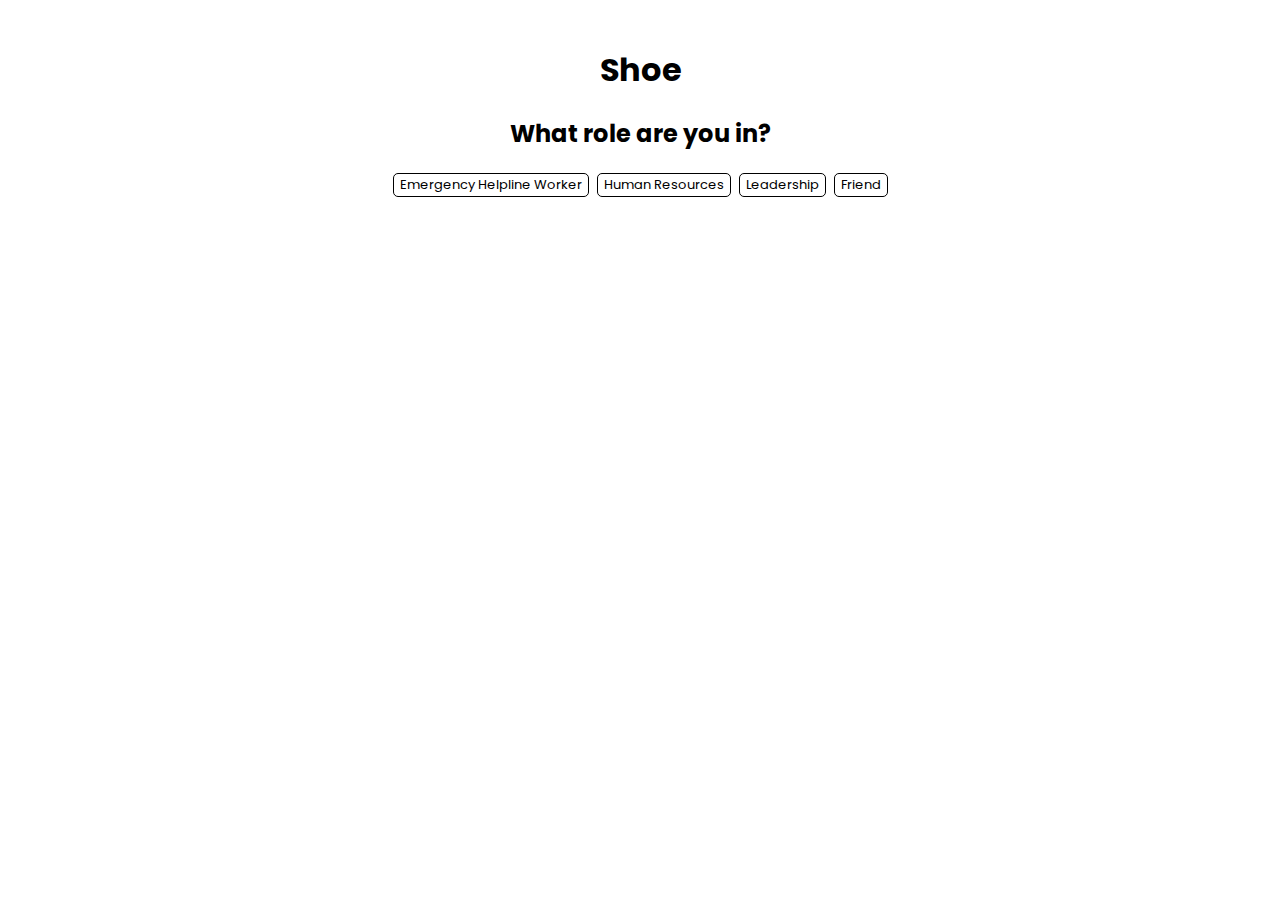
==== index.html @ e4759253 "update css" ====
<!DOCTYPE html>
<html lang="en">
	<head>
		<meta charset="UTF-8" />
		<meta http-equiv="X-UA-Compatible" content="IE=edge" />
		<meta name="viewport" content="width=device-width, initial-scale=1.0" />
		<title>index</title>
		<link rel="stylesheet" href="style.css" />
	</head>
	<!DOCTYPE html>
	<html lang="en">
		<head>
			<meta charset="UTF-8" />
			<meta name="viewport" content="width=device-width, initial-scale=1.0" />
			<title>To Do List</title>
			<link rel="stylesheet" href="style.css" />
		</head>

		<body class="container">
			<main>
				<div class="container">
					<h1 class="app-title">Shoe</h1>
					<h2 class="empty-prompt">What role are you in?</h2>
					<div class="js-buttons">
						<button class="role generalbutton" id="helpline">
							Emergency Helpline Worker
						</button>
						<button class="role generalbutton" id="hr">Human Resources</button>
						<button class="role generalbutton" id="leadership">
							Leadership
						</button>
						<button class="role generalbutton" id="friend">Friend</button>
					</div>
				</div>
			</main>

			<svg>
				<defs>
					<!--insert logo!-->
				</defs>
			</svg>
			<script src="App.js"></script>
		</body>
	</html>
</html>
---- style.css ----
@import url("https://fonts.googleapis.com/css2?family=Poppins:wght@300;400&display=swap");
body {
	font-family: "Poppins", sans-serif;
	box-sizing: border-box;
	text-align: center;
	margin: 20px auto;
	padding: 5px;
}

#hr {
	background: white;
	color: black;
	border: solid 1px;
	margin: 2px;
	border-radius: 5px;
	cursor: pointer;
	font-size: 13px;
	font-family: inherit;
}

.generalbutton {
	background: white;
	color: black;
	border: solid 1px;
	margin: 2px;
	border-radius: 5px;
	cursor: pointer;
	font-size: 13px;
	font-family: inherit;
}
---- style.css ----
@import url("https://fonts.googleapis.com/css2?family=Poppins:wght@300;400&display=swap");
body {
	font-family: "Poppins", sans-serif;
	box-sizing: border-box;
	text-align: center;
	margin: 20px auto;
	padding: 5px;
}

#hr {
	background: white;
	color: black;
	border: solid 1px;
	margin: 2px;
	border-radius: 5px;
	cursor: pointer;
	font-size: 13px;
	font-family: inherit;
}

.generalbutton {
	background: white;
	color: black;
	border: solid 1px;
	margin: 2px;
	border-radius: 5px;
	cursor: pointer;
	font-size: 13px;
	font-family: inherit;
}
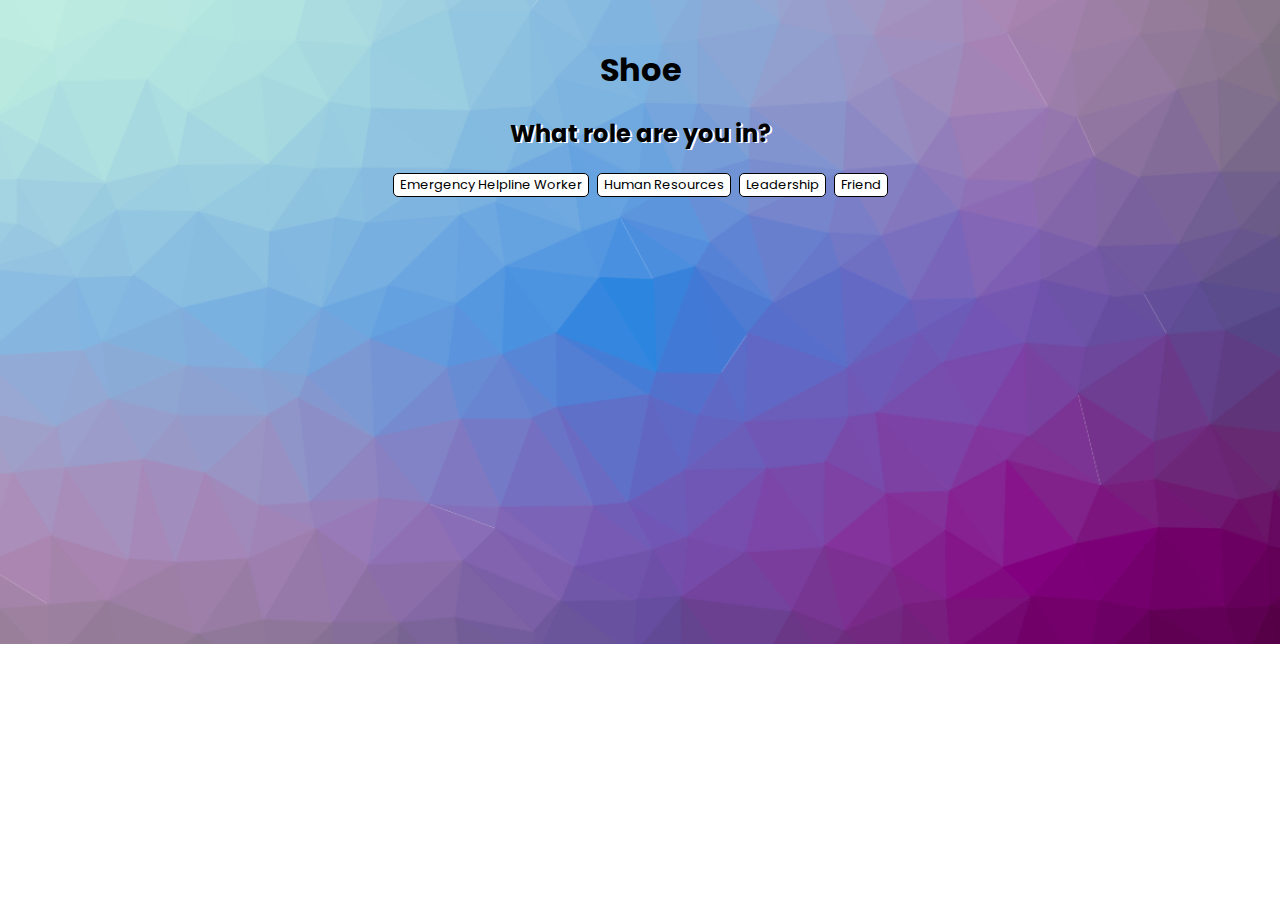
==== commit 80ee91de: "update website" ====
--- a/index.html
+++ b/index.html
@@ -39,7 +39,7 @@
 					<!--insert logo!-->
 				</defs>
 			</svg>
-			<script src="App.js"></script>
+			<script type="module" src="App.js"></script>
 		</body>
 	</html>
 </html>
--- a/style.css
+++ b/style.css
@@ -1,5 +1,8 @@
 @import url("https://fonts.googleapis.com/css2?family=Poppins:wght@300;400&display=swap");
 body {
+	background-image: url("background.png");
+	background-size: cover;
+	background-repeat: no-repeat;
 	font-family: "Poppins", sans-serif;
 	box-sizing: border-box;
 	text-align: center;
@@ -28,3 +31,7 @@
 	font-size: 13px;
 	font-family: inherit;
 }
+
+.empty-prompt {
+	text-shadow: 2px 1px white;
+}
--- a/style.css
+++ b/style.css
@@ -1,5 +1,8 @@
 @import url("https://fonts.googleapis.com/css2?family=Poppins:wght@300;400&display=swap");
 body {
+	background-image: url("background.png");
+	background-size: cover;
+	background-repeat: no-repeat;
 	font-family: "Poppins", sans-serif;
 	box-sizing: border-box;
 	text-align: center;
@@ -28,3 +31,7 @@
 	font-size: 13px;
 	font-family: inherit;
 }
+
+.empty-prompt {
+	text-shadow: 2px 1px white;
+}
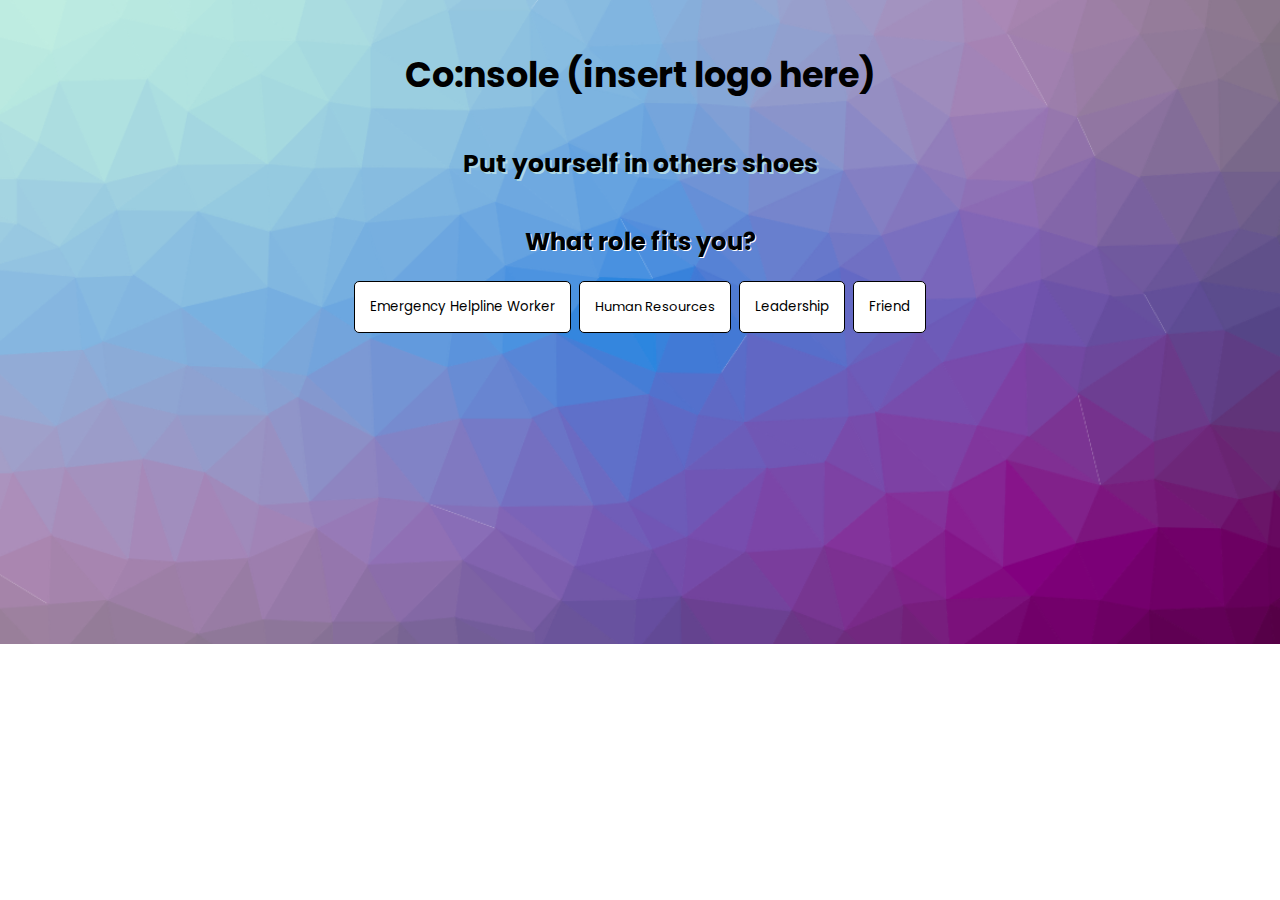
==== commit bd08a0ce: "update css again lol" ====
--- a/index.html
+++ b/index.html
@@ -19,8 +19,9 @@
 		<body class="container">
 			<main>
 				<div class="container">
-					<h1 class="app-title">Shoe</h1>
-					<h2 class="empty-prompt">What role are you in?</h2>
+					<h1 class="app-title">Co:nsole (insert logo here)</h1>
+					<h2 class="subheading">Put yourself in others shoes</h2>
+					<h2 class="empty-prompt">What role fits you?</h2>
 					<div class="js-buttons">
 						<button class="role generalbutton" id="helpline">
 							Emergency Helpline Worker
@@ -39,7 +40,7 @@
 					<!--insert logo!-->
 				</defs>
 			</svg>
-			<script type="module" src="App.js"></script>
+			<script src="App.js"></script>
 		</body>
 	</html>
 </html>
--- a/style.css
+++ b/style.css
@@ -21,17 +21,31 @@
 	font-family: inherit;
 }
 
+.subheading {
+	font-size: 25px;
+	text-shadow: 2px 2px lightblue;
+	padding: 20px;
+}
+
 .generalbutton {
 	background: white;
 	color: black;
 	border: solid 1px;
 	margin: 2px;
+	padding: 15px;
 	border-radius: 5px;
 	cursor: pointer;
-	font-size: 13px;
 	font-family: inherit;
 }
 
 .empty-prompt {
-	text-shadow: 2px 1px white;
+	text-shadow: 1px 1px white;
 }
+
+.app-title {
+	font-size: 35px;
+}
+
+.blankspace {
+	padding: 100px;
+}
--- a/style.css
+++ b/style.css
@@ -21,17 +21,31 @@
 	font-family: inherit;
 }
 
+.subheading {
+	font-size: 25px;
+	text-shadow: 2px 2px lightblue;
+	padding: 20px;
+}
+
 .generalbutton {
 	background: white;
 	color: black;
 	border: solid 1px;
 	margin: 2px;
+	padding: 15px;
 	border-radius: 5px;
 	cursor: pointer;
-	font-size: 13px;
 	font-family: inherit;
 }
 
 .empty-prompt {
-	text-shadow: 2px 1px white;
+	text-shadow: 1px 1px white;
 }
+
+.app-title {
+	font-size: 35px;
+}
+
+.blankspace {
+	padding: 100px;
+}
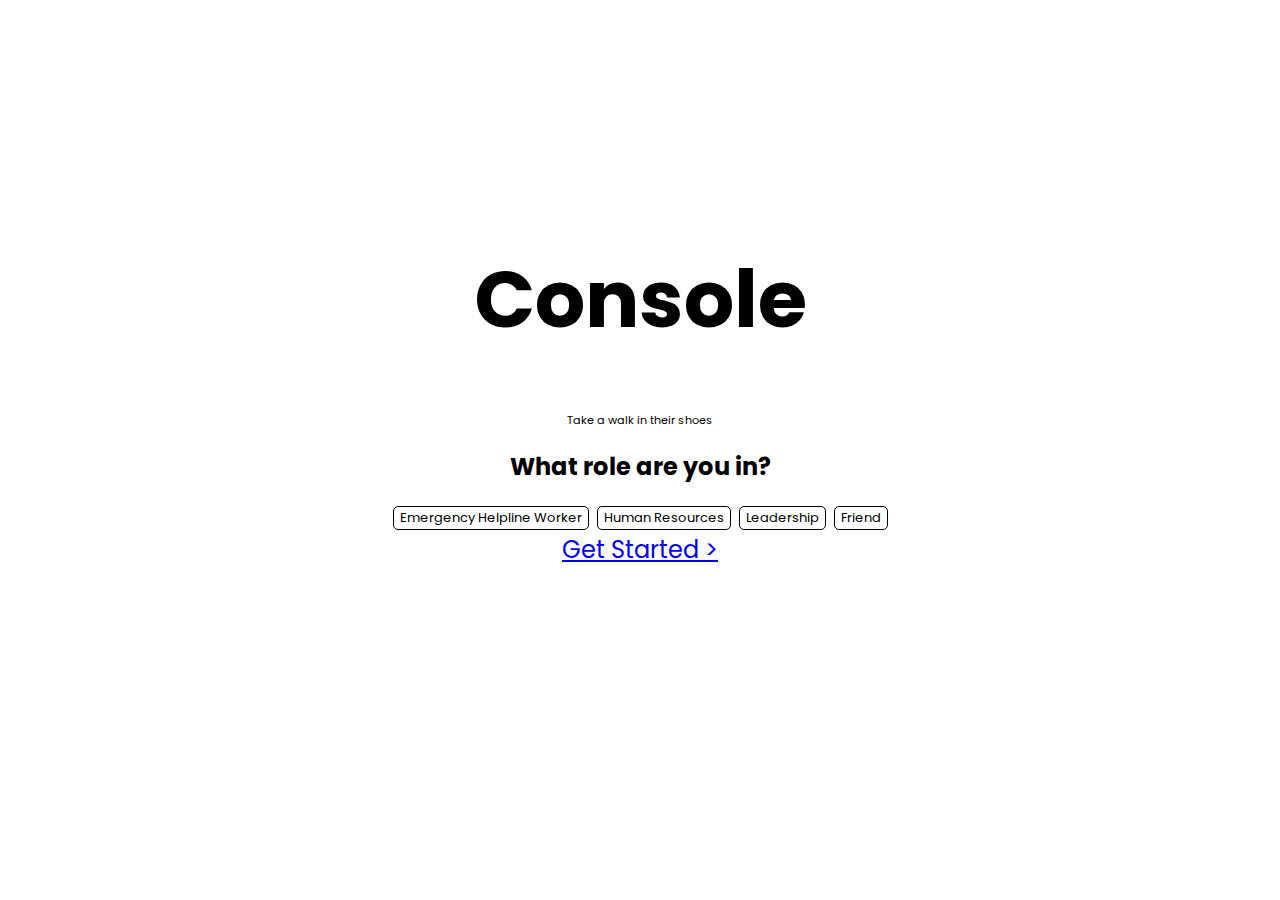
==== commit d15618d3: "Chatbot" ====
--- a/index.html
+++ b/index.html
@@ -6,6 +6,7 @@
 		<meta name="viewport" content="width=device-width, initial-scale=1.0" />
 		<title>index</title>
 		<link rel="stylesheet" href="style.css" />
+   
 	</head>
 	<!DOCTYPE html>
 	<html lang="en">
@@ -19,9 +20,9 @@
 		<body class="container">
 			<main>
 				<div class="container">
-					<h1 class="app-title">Co:nsole (insert logo here)</h1>
-					<h2 class="subheading">Put yourself in others shoes</h2>
-					<h2 class="empty-prompt">What role fits you?</h2>
+					<h1 class="app-title">Console</h1>
+          <p class="app-slogan">Take a walk in their shoes</p>
+					<h2 class="empty-prompt">What role are you in?</h2>
 					<div class="js-buttons">
 						<button class="role generalbutton" id="helpline">
 							Emergency Helpline Worker
@@ -33,6 +34,9 @@
 						<button class="role generalbutton" id="friend">Friend</button>
 					</div>
 				</div>
+        <div>
+          <a id="get-started" href="chatbot.html">Get Started ></a>
+        </div>
 			</main>
 
 			<svg>
--- a/style.css
+++ b/style.css
@@ -1,8 +1,5 @@
 @import url("https://fonts.googleapis.com/css2?family=Poppins:wght@300;400&display=swap");
 body {
-	background-image: url("background.png");
-	background-size: cover;
-	background-repeat: no-repeat;
 	font-family: "Poppins", sans-serif;
 	box-sizing: border-box;
 	text-align: center;
@@ -21,31 +18,47 @@
 	font-family: inherit;
 }
 
-.subheading {
-	font-size: 25px;
-	text-shadow: 2px 2px lightblue;
-	padding: 20px;
-}
-
 .generalbutton {
 	background: white;
 	color: black;
 	border: solid 1px;
 	margin: 2px;
-	padding: 15px;
 	border-radius: 5px;
 	cursor: pointer;
+	font-size: 13px;
 	font-family: inherit;
 }
 
-.empty-prompt {
-	text-shadow: 1px 1px white;
+/* FIX THIS
+.generalbutton :hover {
+    opacity: .7;
+}
+*/
+
+#get-started {
+    font-size: 1.5em;
+    font-family: inherit;
+    border: none;
+    outline: none;
 }
 
 .app-title {
-	font-size: 35px;
+    font-size: 5em;
+    padding-top: 2em;
 }
 
-.blankspace {
-	padding: 100px;
+.app-slogan {
+    font-size: 0.7em;
 }
+
+.messages {
+	display: flex;
+	flex-direction: column;
+	overflow: scroll;
+	height: 90%;
+	width: 100%;
+	background-color: white;
+	padding: 15px;
+	margin: 15px;
+	border-radius: 10px;
+}--- a/style.css
+++ b/style.css
@@ -1,8 +1,5 @@
 @import url("https://fonts.googleapis.com/css2?family=Poppins:wght@300;400&display=swap");
 body {
-	background-image: url("background.png");
-	background-size: cover;
-	background-repeat: no-repeat;
 	font-family: "Poppins", sans-serif;
 	box-sizing: border-box;
 	text-align: center;
@@ -21,31 +18,47 @@
 	font-family: inherit;
 }
 
-.subheading {
-	font-size: 25px;
-	text-shadow: 2px 2px lightblue;
-	padding: 20px;
-}
-
 .generalbutton {
 	background: white;
 	color: black;
 	border: solid 1px;
 	margin: 2px;
-	padding: 15px;
 	border-radius: 5px;
 	cursor: pointer;
+	font-size: 13px;
 	font-family: inherit;
 }
 
-.empty-prompt {
-	text-shadow: 1px 1px white;
+/* FIX THIS
+.generalbutton :hover {
+    opacity: .7;
+}
+*/
+
+#get-started {
+    font-size: 1.5em;
+    font-family: inherit;
+    border: none;
+    outline: none;
 }
 
 .app-title {
-	font-size: 35px;
+    font-size: 5em;
+    padding-top: 2em;
 }
 
-.blankspace {
-	padding: 100px;
+.app-slogan {
+    font-size: 0.7em;
 }
+
+.messages {
+	display: flex;
+	flex-direction: column;
+	overflow: scroll;
+	height: 90%;
+	width: 100%;
+	background-color: white;
+	padding: 15px;
+	margin: 15px;
+	border-radius: 10px;
+}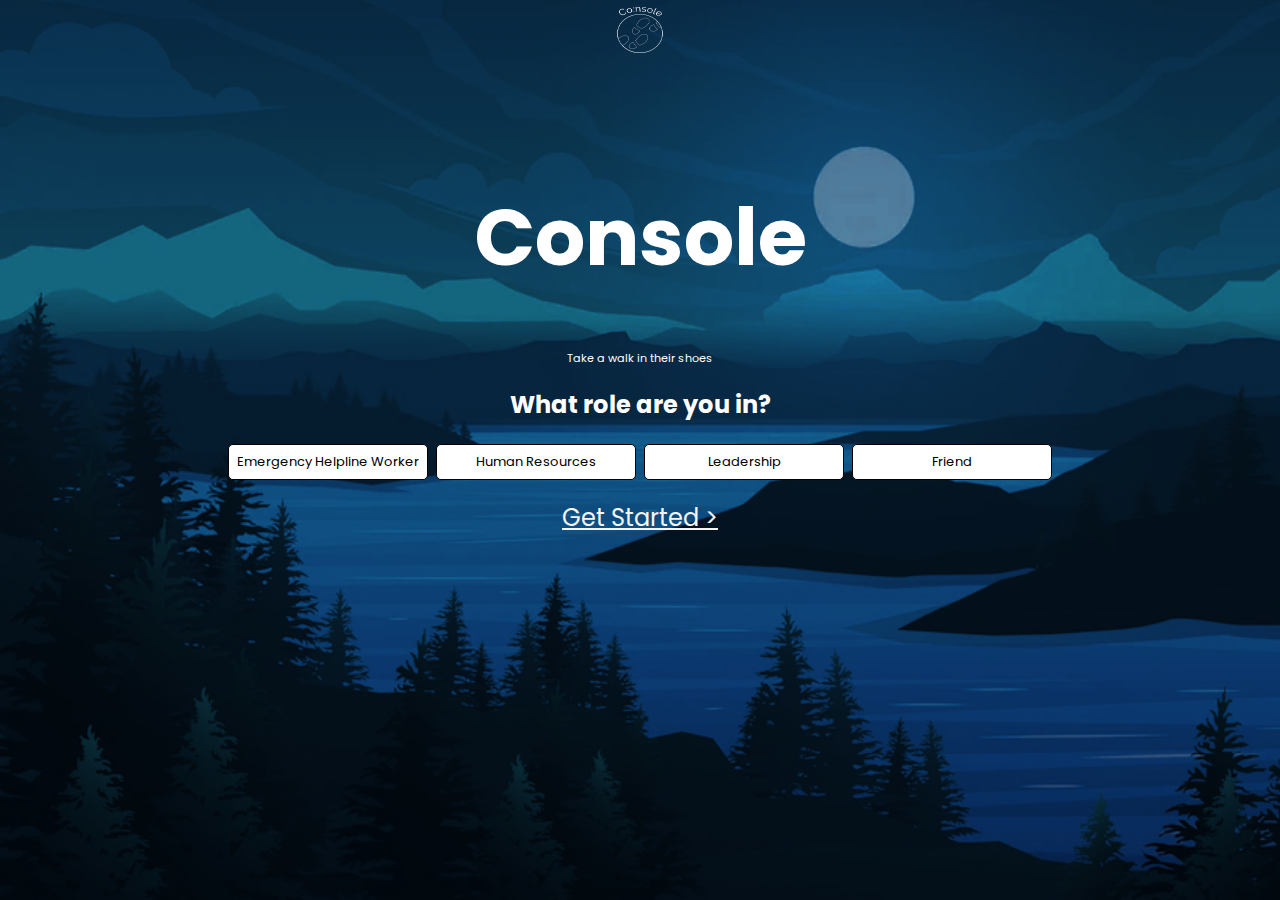
==== commit 0d64ccd5: "hi" ====
--- a/index.html
+++ b/index.html
@@ -13,12 +13,14 @@
 		<head>
 			<meta charset="UTF-8" />
 			<meta name="viewport" content="width=device-width, initial-scale=1.0" />
-			<title>To Do List</title>
+			<title>Console</title>
 			<link rel="stylesheet" href="style.css" />
 		</head>
 
 		<body class="container">
 			<main>
+        <div class="background-image">
+          <img class="logo" src="./logo.png">
 				<div class="container">
 					<h1 class="app-title">Console</h1>
           <p class="app-slogan">Take a walk in their shoes</p>
@@ -37,13 +39,8 @@
         <div>
           <a id="get-started" href="chatbot.html">Get Started ></a>
         </div>
+      </div>
 			</main>
-
-			<svg>
-				<defs>
-					<!--insert logo!-->
-				</defs>
-			</svg>
 			<script src="App.js"></script>
 		</body>
 	</html>
--- a/style.css
+++ b/style.css
@@ -1,12 +1,30 @@
 @import url("https://fonts.googleapis.com/css2?family=Poppins:wght@300;400&display=swap");
 body {
 	font-family: "Poppins", sans-serif;
+    color:white;
 	box-sizing: border-box;
 	text-align: center;
-	margin: 20px auto;
-	padding: 5px;
+	margin: 0px auto;
+	padding: 0px;
 }
 
+.background-image {
+    background-image: url('./low.png');
+    background-size: cover;
+    background-repeat: no-repeat;
+    height:100vh;
+    border: 0;
+}
+
+.logo {
+    height: 50px;
+    width: 50px;
+    text-align: left;
+    /* left align*/
+    margin: 5px;
+}
+
+/*
 #hr {
 	background: white;
 	color: black;
@@ -17,34 +35,41 @@
 	font-size: 13px;
 	font-family: inherit;
 }
+*/
 
 .generalbutton {
 	background: white;
 	color: black;
 	border: solid 1px;
 	margin: 2px;
+    padding: 7px;
+    margin-bottom: 20px;
+    width: 200px;
 	border-radius: 5px;
 	cursor: pointer;
 	font-size: 13px;
 	font-family: inherit;
 }
 
-/* FIX THIS
-.generalbutton :hover {
+
+button:hover {
+    background-color: black;
+    color: white;
     opacity: .7;
 }
-*/
+
 
 #get-started {
     font-size: 1.5em;
     font-family: inherit;
+    color: whitesmoke;
     border: none;
     outline: none;
 }
 
 .app-title {
     font-size: 5em;
-    padding-top: 2em;
+    padding-top: 0.7em;
 }
 
 .app-slogan {
--- a/style.css
+++ b/style.css
@@ -1,12 +1,30 @@
 @import url("https://fonts.googleapis.com/css2?family=Poppins:wght@300;400&display=swap");
 body {
 	font-family: "Poppins", sans-serif;
+    color:white;
 	box-sizing: border-box;
 	text-align: center;
-	margin: 20px auto;
-	padding: 5px;
+	margin: 0px auto;
+	padding: 0px;
 }
 
+.background-image {
+    background-image: url('./low.png');
+    background-size: cover;
+    background-repeat: no-repeat;
+    height:100vh;
+    border: 0;
+}
+
+.logo {
+    height: 50px;
+    width: 50px;
+    text-align: left;
+    /* left align*/
+    margin: 5px;
+}
+
+/*
 #hr {
 	background: white;
 	color: black;
@@ -17,34 +35,41 @@
 	font-size: 13px;
 	font-family: inherit;
 }
+*/
 
 .generalbutton {
 	background: white;
 	color: black;
 	border: solid 1px;
 	margin: 2px;
+    padding: 7px;
+    margin-bottom: 20px;
+    width: 200px;
 	border-radius: 5px;
 	cursor: pointer;
 	font-size: 13px;
 	font-family: inherit;
 }
 
-/* FIX THIS
-.generalbutton :hover {
+
+button:hover {
+    background-color: black;
+    color: white;
     opacity: .7;
 }
-*/
+
 
 #get-started {
     font-size: 1.5em;
     font-family: inherit;
+    color: whitesmoke;
     border: none;
     outline: none;
 }
 
 .app-title {
     font-size: 5em;
-    padding-top: 2em;
+    padding-top: 0.7em;
 }
 
 .app-slogan {
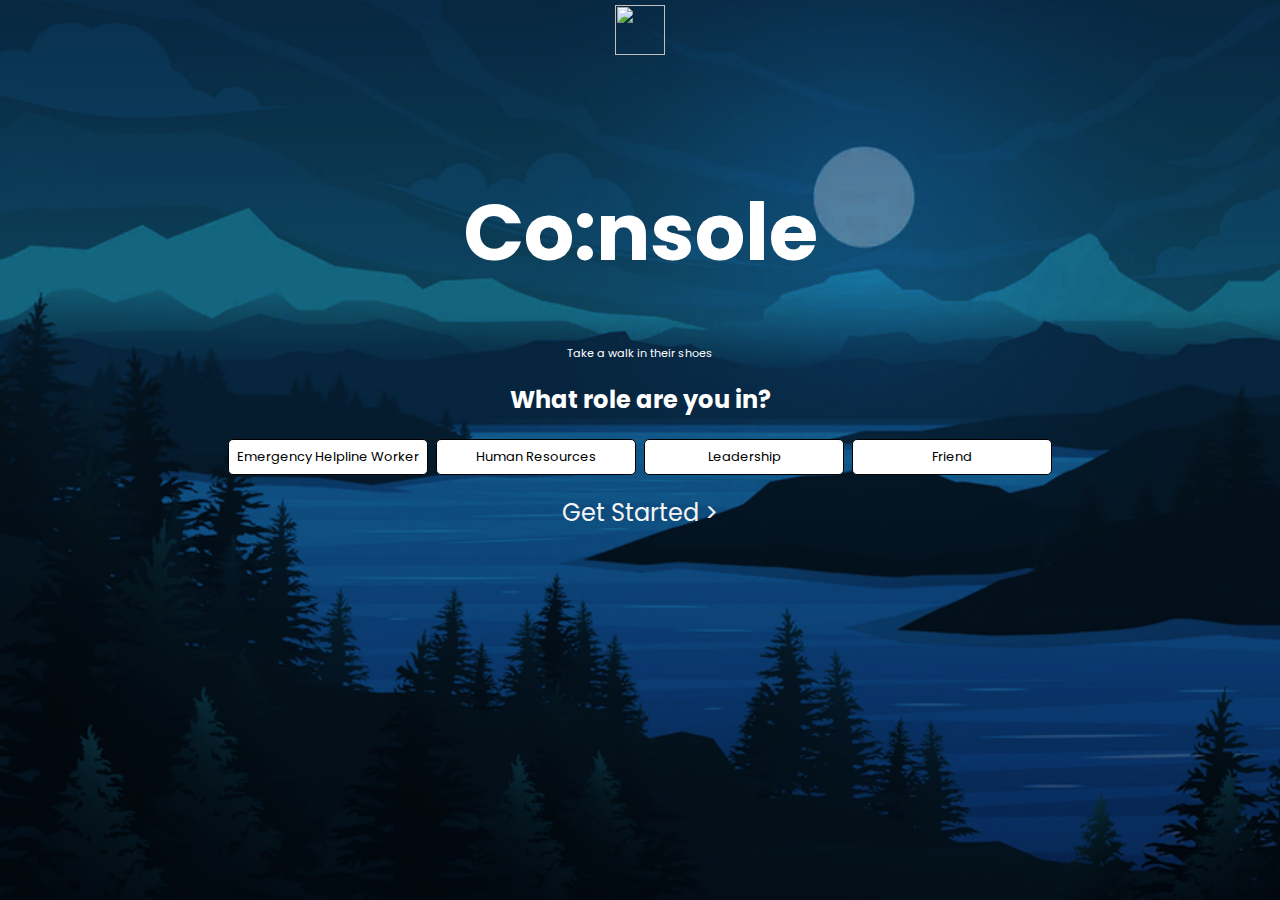
==== commit e9cd5409: "Final edits" ====
--- a/index.html
+++ b/index.html
@@ -1,47 +1,42 @@
 <!DOCTYPE html>
 <html lang="en">
-	<head>
-		<meta charset="UTF-8" />
-		<meta http-equiv="X-UA-Compatible" content="IE=edge" />
-		<meta name="viewport" content="width=device-width, initial-scale=1.0" />
-		<title>index</title>
-		<link rel="stylesheet" href="style.css" />
-   
-	</head>
-	<!DOCTYPE html>
-	<html lang="en">
-		<head>
-			<meta charset="UTF-8" />
-			<meta name="viewport" content="width=device-width, initial-scale=1.0" />
-			<title>Console</title>
-			<link rel="stylesheet" href="style.css" />
-		</head>
 
-		<body class="container">
-			<main>
-        <div class="background-image">
-          <img class="logo" src="./logo.png">
-				<div class="container">
-					<h1 class="app-title">Console</h1>
-          <p class="app-slogan">Take a walk in their shoes</p>
-					<h2 class="empty-prompt">What role are you in?</h2>
-					<div class="js-buttons">
-						<button class="role generalbutton" id="helpline">
-							Emergency Helpline Worker
-						</button>
-						<button class="role generalbutton" id="hr">Human Resources</button>
-						<button class="role generalbutton" id="leadership">
-							Leadership
-						</button>
-						<button class="role generalbutton" id="friend">Friend</button>
-					</div>
+<head>
+	<meta charset="UTF-8" />
+	<meta http-equiv="X-UA-Compatible" content="IE=edge" />
+	<meta name="viewport" content="width=device-width, initial-scale=1.0" />
+	<title>index</title>
+	<link rel="stylesheet" href="style.css" />
+
+</head>
+
+<body class="container">
+	<main>
+		<div class="background-image">
+			<img class="logo" src="./images/logo.png">
+			<div class="container">
+				<h1 class="app-title">Co:nsole</h1>
+				<p class="app-slogan">Take a walk in their shoes</p>
+				<h2 class="empty-prompt">What role are you in?</h2>
+				<div class="js-buttons">
+					<button class="role generalbutton" id="helpline">
+						Emergency Helpline Worker
+					</button>
+					<button class="role generalbutton" id="hr">Human Resources</button>
+					<button class="role generalbutton" id="leadership">
+						Leadership
+					</button>
+					<button class="role generalbutton" id="friend">Friend</button>
 				</div>
-        <div>
-          <a id="get-started" href="chatbot.html">Get Started ></a>
-        </div>
-      </div>
-			</main>
-			<script src="App.js"></script>
-		</body>
-	</html>
+			</div>
+			<div>
+				<a id="get-started" href="chatbot.html">Get Started ></a>
+			</div>
+		</div>
+	</main>
+	<script src="app.js"></script>
+</body>
+
 </html>
+
+</html>
--- a/style.css
+++ b/style.css
@@ -65,6 +65,12 @@
     color: whitesmoke;
     border: none;
     outline: none;
+    text-decoration: none;
+
+}
+
+#get-started:hover {
+    opacity: .7;
 }
 
 .app-title {
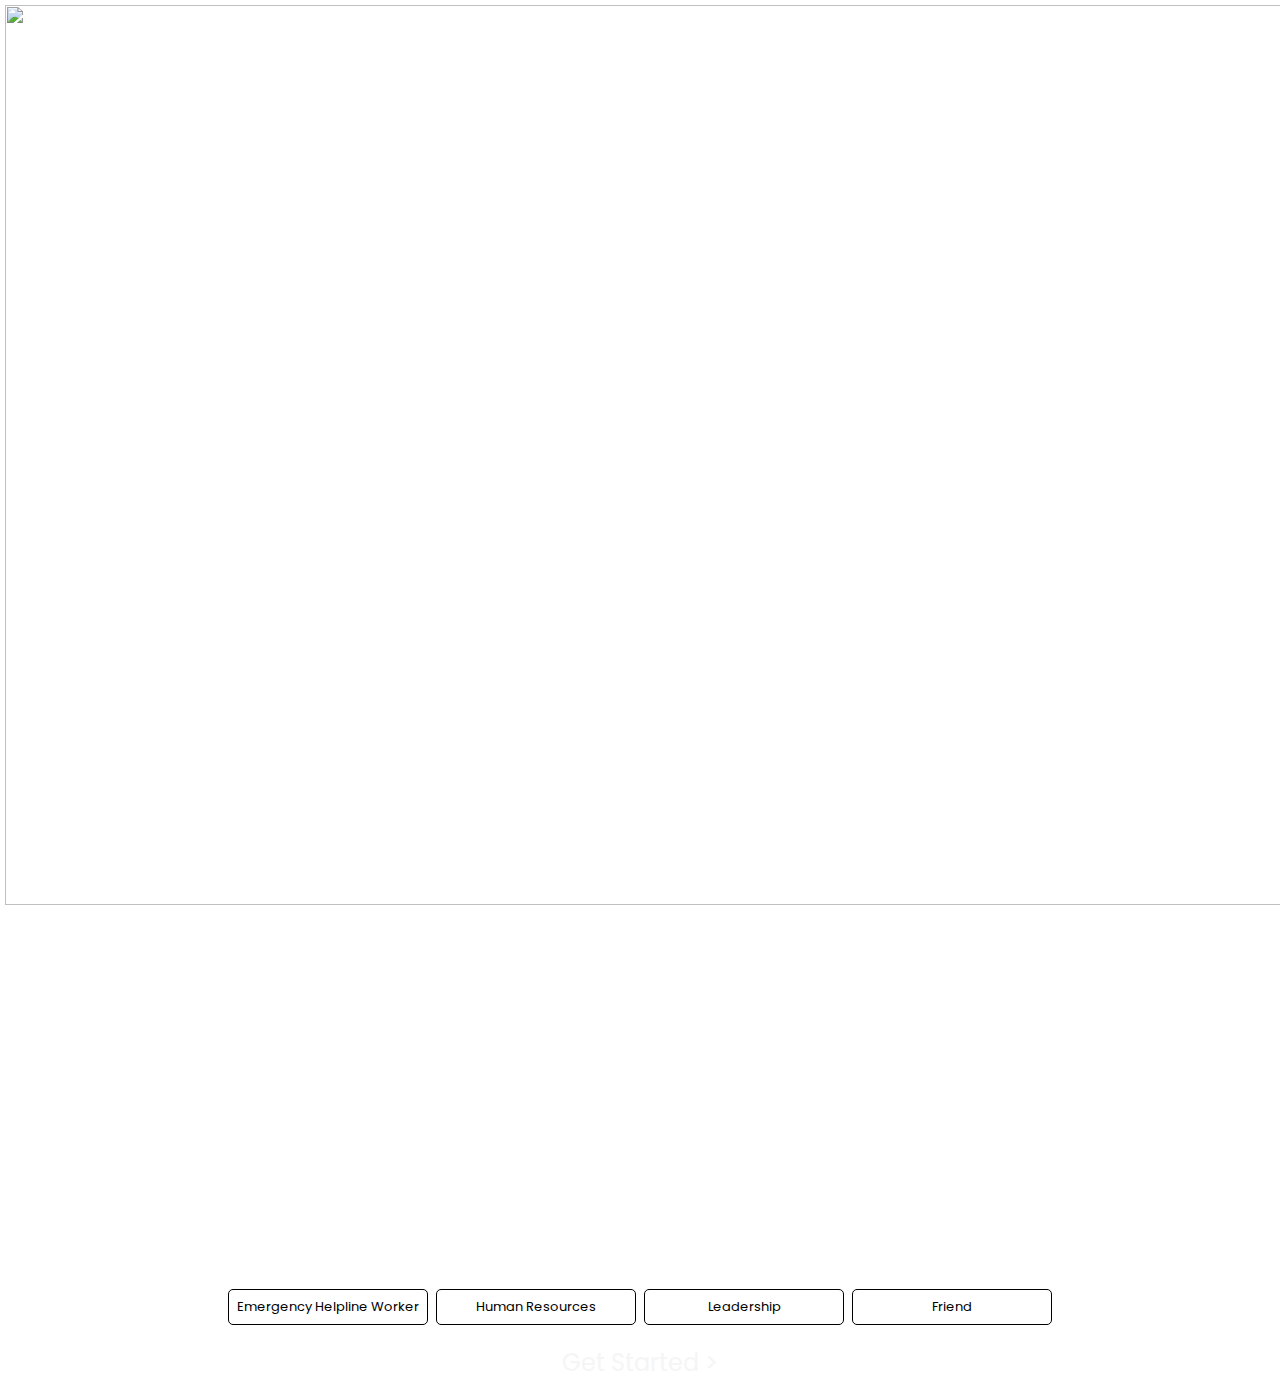
==== commit 2d14ec97: "Final edits" ====
--- a/index.html
+++ b/index.html
@@ -12,8 +12,8 @@
 
 <body class="container">
 	<main>
-		<div class="background-image">
-			<img class="logo" src="./images/logo.png">
+		<div class="background-image" src=".1.png">
+			<img class="logo" src=".logo.png">
 			<div class="container">
 				<h1 class="app-title">Co:nsole</h1>
 				<p class="app-slogan">Take a walk in their shoes</p>
@@ -34,9 +34,7 @@
 			</div>
 		</div>
 	</main>
-	<script src="app.js"></script>
+	<script src="App.js"></script>
 </body>
 
 </html>
-
-</html>
--- a/style.css
+++ b/style.css
@@ -9,7 +9,7 @@
 }
 
 .background-image {
-    background-image: url('./low.png');
+    background-image: url('./1.png');
     background-size: cover;
     background-repeat: no-repeat;
     height:100vh;
@@ -17,10 +17,8 @@
 }
 
 .logo {
-    height: 50px;
-    width: 50px;
-    text-align: left;
-    /* left align*/
+    height: 100%;
+    width: 100%;
     margin: 5px;
 }
 
@@ -66,7 +64,6 @@
     border: none;
     outline: none;
     text-decoration: none;
-
 }
 
 #get-started:hover {
@@ -92,4 +89,4 @@
 	padding: 15px;
 	margin: 15px;
 	border-radius: 10px;
-}+}
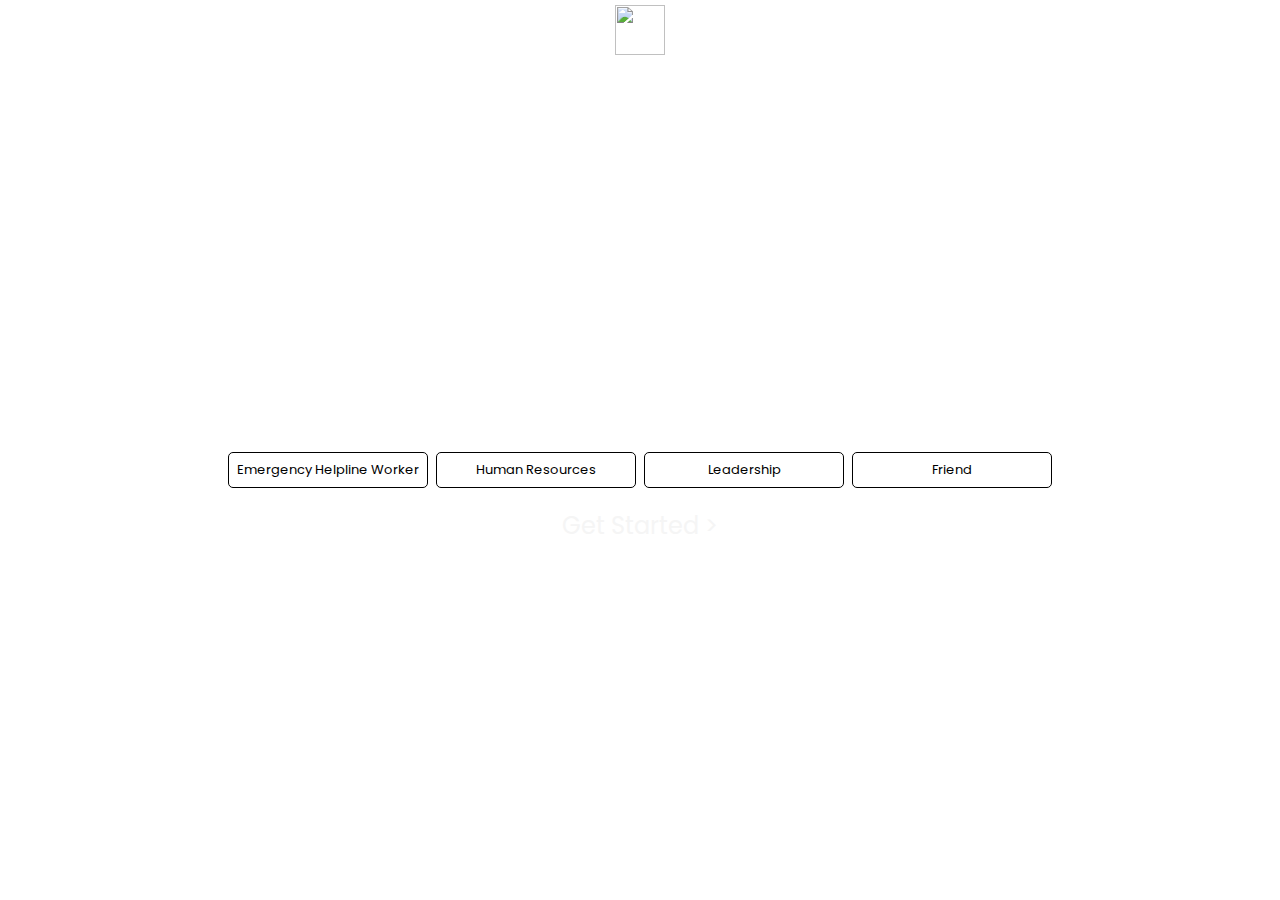
==== commit a72875fa: "Merge pull request #2 from joyz7/FINAL" ====
--- a/index.html
+++ b/index.html
@@ -12,8 +12,8 @@
 
 <body class="container">
 	<main>
-		<div class="background-image" src=".1.png">
-			<img class="logo" src=".logo.png">
+		<div class="background-image" src="./images/1.png">
+			<img class="logo" src="./images/logo.png">
 			<div class="container">
 				<h1 class="app-title">Co:nsole</h1>
 				<p class="app-slogan">Take a walk in their shoes</p>
@@ -34,7 +34,7 @@
 			</div>
 		</div>
 	</main>
-	<script src="App.js"></script>
+	<script src="app.js"></script>
 </body>
 
-</html>
+</html>--- a/style.css
+++ b/style.css
@@ -9,7 +9,7 @@
 }
 
 .background-image {
-    background-image: url('./1.png');
+    background-image: url('./images/1.png');
     background-size: cover;
     background-repeat: no-repeat;
     height:100vh;
@@ -17,8 +17,10 @@
 }
 
 .logo {
-    height: 100%;
-    width: 100%;
+    height: 50px;
+    width: 50px;
+    text-align: left;
+    /* left align*/
     margin: 5px;
 }
 
@@ -64,6 +66,7 @@
     border: none;
     outline: none;
     text-decoration: none;
+
 }
 
 #get-started:hover {
@@ -76,7 +79,7 @@
 }
 
 .app-slogan {
-    font-size: 0.7em;
+    font-size: 1.25em;
 }
 
 .messages {
@@ -89,4 +92,4 @@
 	padding: 15px;
 	margin: 15px;
 	border-radius: 10px;
-}
+}